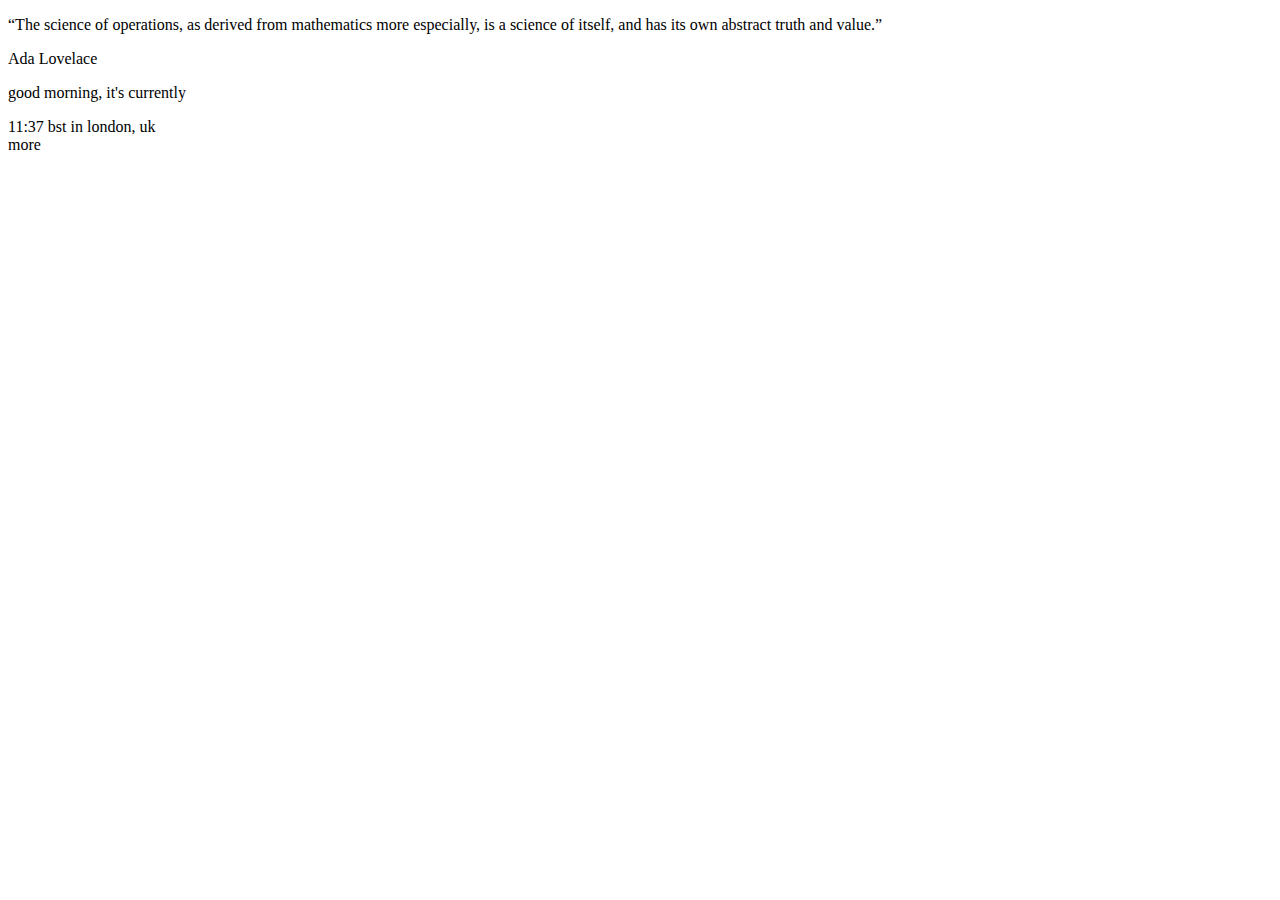
==== index.html @ 06e19644 "Added html file with base structure and empty stylesheet" ====
<!DOCTYPE html>
<html lang="en">
<head>
    <meta charset="UTF-8">
    <meta http-equiv="X-UA-Compatible" content="IE=edge">
    <meta name="viewport" content="width=device-width, initial-scale=1.0">
    <link rel="stylesheet" href="style.css">
    <title>Clock</title>
</head>
<body>
    <main>
        <div id="top">
            <p id="topdesc">“The science of operations, as derived from mathematics more especially, is a science of itself, and has its own abstract truth and value.”</p>
            <p id="author">Ada Lovelace</p>
        </div>
        <div id="bottom">
            <div id="left">
                <p class="timedesc">good morning, it's currently</p>
                <span class="time">11:37</span>
                <span class="timezone">bst</span>
                <span class="zone">in london, uk</span>
            </div>
            <div id="right">
                    <div id=button>
                        <span>more</span>
                        <div id="arrow">
                        </div>
                    </div>
            </div>
        </div>
    </main>
</body>
</html>
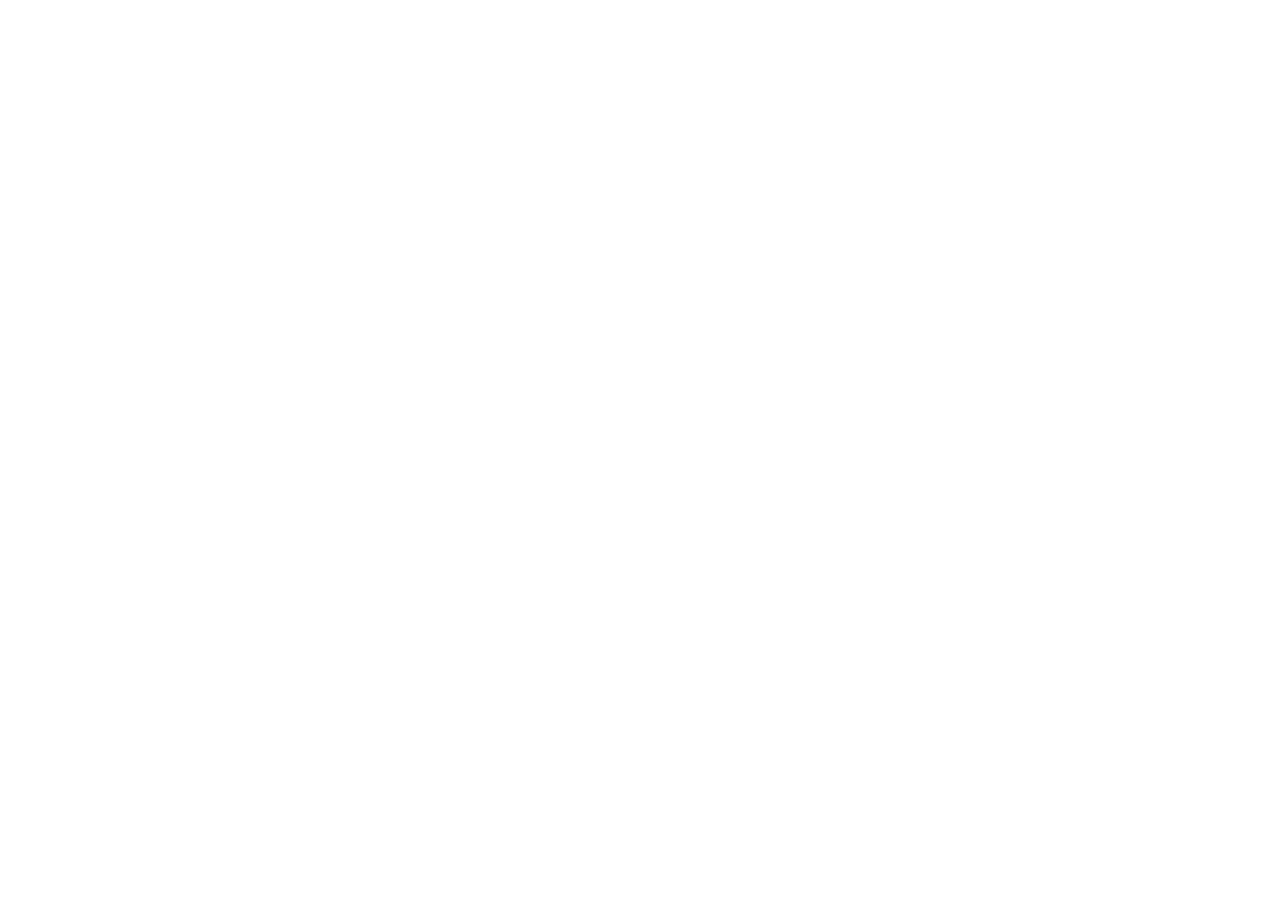
==== commit 68a47765: "html and css modified" ====
--- a/index.html
+++ b/index.html
@@ -5,9 +5,11 @@
     <meta http-equiv="X-UA-Compatible" content="IE=edge">
     <meta name="viewport" content="width=device-width, initial-scale=1.0">
     <link rel="stylesheet" href="style.css">
+    <script src="script.js" defer></script>
     <title>Clock</title>
 </head>
 <body>
+    <div class="background-image"></div>
     <main>
         <div id="top">
             <p id="topdesc">“The science of operations, as derived from mathematics more especially, is a science of itself, and has its own abstract truth and value.”</p>
@@ -16,9 +18,9 @@
         <div id="bottom">
             <div id="left">
                 <p class="timedesc">good morning, it's currently</p>
-                <span class="time">11:37</span>
-                <span class="timezone">bst</span>
-                <span class="zone">in london, uk</span>
+                <span id="time">11:37</span>
+                <span id="abbr">bst</span>
+                <span id="region">in london, uk</span>
             </div>
             <div id="right">
                     <div id=button>
--- a/style.css
+++ b/style.css
@@ -0,0 +1,71 @@
+
+@import url('https://fonts.googleapis.com/css2?family=Inter:wght@400;700&display=swap');
+
+body
+{
+    margin: 0;
+    display: flex;
+    align-content: center;
+    justify-content: center;
+    font-family: 'Inter', sans-serif;
+
+}
+
+.background-image
+{
+    overflow: hidden;
+    position: fixed;
+    left: 0;
+    right: 0;
+    bottom: 0;
+    top:0;
+    z-index: -1;
+    width: 100%;
+    height: 100%;
+    background: url("/js_2/consignes/starter-code/assets/desktop/bg-image-daytime.jpg") no-repeat;
+    background-size: cover;
+    filter: brightness(50%);
+}
+
+main
+{
+    margin-top: 56px;
+    margin-left:195px;
+    width: 1440px;
+
+}
+
+
+
+#top
+{
+    color:white;
+    padding-bottom: 14.5625rem;
+}
+
+#topdesc
+{
+    line-height: 1.75rem;
+    width: 540px;
+    font-size: 1.125rem;
+}
+#author
+{
+    font-weight: bold;
+}
+#bottom
+{
+    text-transform: uppercase;
+    color:white;
+}
+.timedesc
+{
+    font-size: 1.25rem;
+    letter-spacing: 4px;
+}
+#time
+{
+    font-size: 12.5rem;
+    font-weight: bold;
+    letter-spacing: -5px;
+}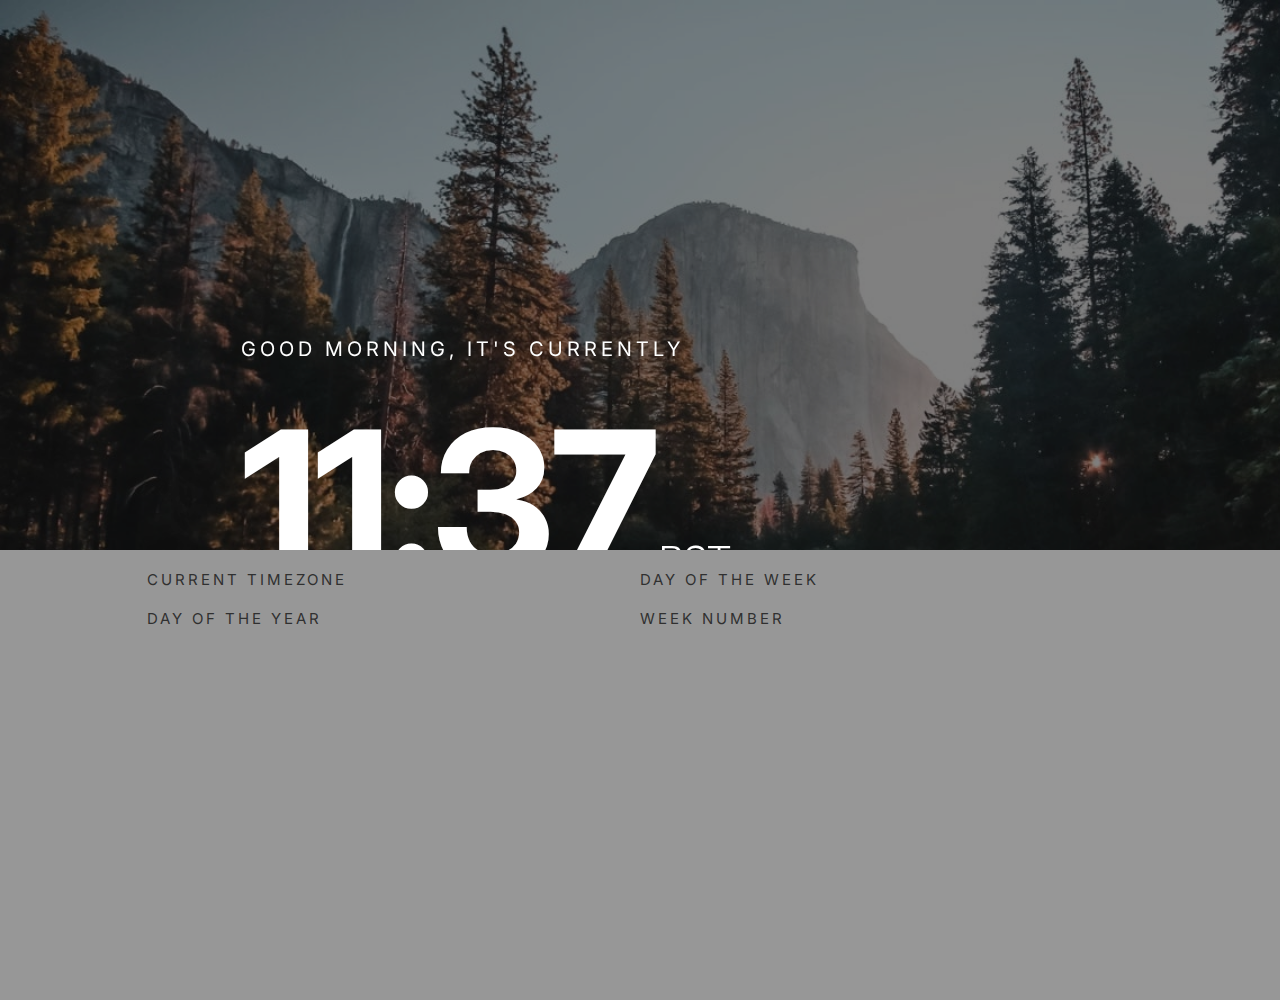
==== commit f7cd5f33: "Merge pull request #4 from JoAnisky/dev" ====
--- a/index.html
+++ b/index.html
@@ -12,8 +12,8 @@
     <div class="background-image"></div>
     <main>
         <div id="top">
-            <p id="topdesc">“The science of operations, as derived from mathematics more especially, is a science of itself, and has its own abstract truth and value.”</p>
-            <p id="author">Ada Lovelace</p>
+            <p id="topdesc"></p>
+            <p id="author"></p>
         </div>
         <div id="bottom">
             <div id="left">
@@ -23,11 +23,25 @@
                 <span id="region">in london, uk</span>
             </div>
             <div id="right">
-                    <div id=button>
+                    <div id="btn-more">
                         <span>more</span>
-                        <div id="arrow">
-                        </div>
+                        <svg width="40" height="40" xmlns="http://www.w3.org/2000/svg"><g fill="none" fill-rule="evenodd"><circle fill="#303030" cx="20" cy="20" r="20"/><path stroke="#FFF" stroke-width="2" d="M14 23l6-6 6 6"/></g></svg>
                     </div>
+            </div>
+
+        </div>
+        <div id="more">
+            <div class="zoneDay">
+                <h4>Current timezone</h4>
+                <p id="regionCity" class="data" ></p>
+                <h4>Day of the year</h4>
+                <p id="dayYear" class="data" ></p>
+            </div>
+            <div class="dayWeek">
+                <h4>day of the week</h4>
+                <p id="dayWeek" class="data" ></p>
+                <h4>week number</h4>
+                <p id="weekNumber" class="data" ></p>
             </div>
         </div>
     </main>
--- a/style.css
+++ b/style.css
@@ -1,5 +1,5 @@
 
-@import url('https://fonts.googleapis.com/css2?family=Inter:wght@400;700&display=swap');
+@import url('https://fonts.googleapis.com/css2?family=Inter:wght@300;400;700&display=swap');
 
 body
 {
@@ -22,29 +22,32 @@
     z-index: -1;
     width: 100%;
     height: 100%;
-    background: url("/js_2/consignes/starter-code/assets/desktop/bg-image-daytime.jpg") no-repeat;
+    background: url("consignes/starter-code/assets/desktop/bg-image-daytime.jpg") no-repeat;
     background-size: cover;
     filter: brightness(50%);
 }
 
 main
 {
-    margin-top: 56px;
-    margin-left:195px;
-    width: 1440px;
-
+    display: flex;
+    align-items: center;
+    justify-content: center;
+    flex-direction: column;
+    height:100vh;
+    width: 100%;
 }
 
-
-
-#top
-{
-    color:white;
-    padding-bottom: 14.5625rem;
+#top {
+    display: flex;
+    width: 77%;
+    justify-content: flex-start;
+    color: white;
+    flex-direction: column;
 }
 
 #topdesc
 {
+    position: relative;
     line-height: 1.75rem;
     width: 540px;
     font-size: 1.125rem;
@@ -55,6 +58,10 @@
 }
 #bottom
 {
+    grid-row: 2;
+    grid-column: 1;
+    display: grid;
+    grid-template-columns: auto max-content;
     text-transform: uppercase;
     color:white;
 }
@@ -68,4 +75,75 @@
     font-size: 12.5rem;
     font-weight: bold;
     letter-spacing: -5px;
+}
+#abbr
+{
+    font-size: 2.5rem;
+    font-weight: 300;
+}
+#region
+{
+    font-size: 1.5rem;
+    font-weight: bold;
+    display: block;
+}
+
+#right
+{
+    grid-column: 2;
+    color:black;
+    justify-self: end;
+    align-self: flex-end;
+}
+#btn-more
+{
+    display: flex;
+    align-items: center;
+    font-weight: bold;
+    margin-right: 10.3125rem;
+    border-radius: 28px;
+    background-color: white;
+
+}
+#btn-more span
+{
+    padding:15px 5px 15px 20px;
+    letter-spacing: 5px;
+    opacity: 50%;
+}
+#btn-more svg
+{
+    padding-right: 10px;
+    transform-origin: 20px;
+    transform: rotate(180deg);
+}
+/*Div more*/
+#more{
+    display:flex;
+    position:absolute;
+    bottom:0;
+    transform:translateY(100px);
+    background-color:#979797;
+    height:50vh;
+    width:100%
+}
+p.data{
+    font-weight: bold;
+    margin:0;
+    font-size:56px;
+}
+.zoneDay{
+    flex-basis: 50%;
+    box-sizing: border-box;
+    padding-left: 11.5%;
+}
+.dayWeek{
+    flex-basis:auto;
+}
+h4{
+    font-weight:normal;
+    font-size: 15px;
+    letter-spacing:3px;
+    text-transform:uppercase;
+    color:#303030;
 }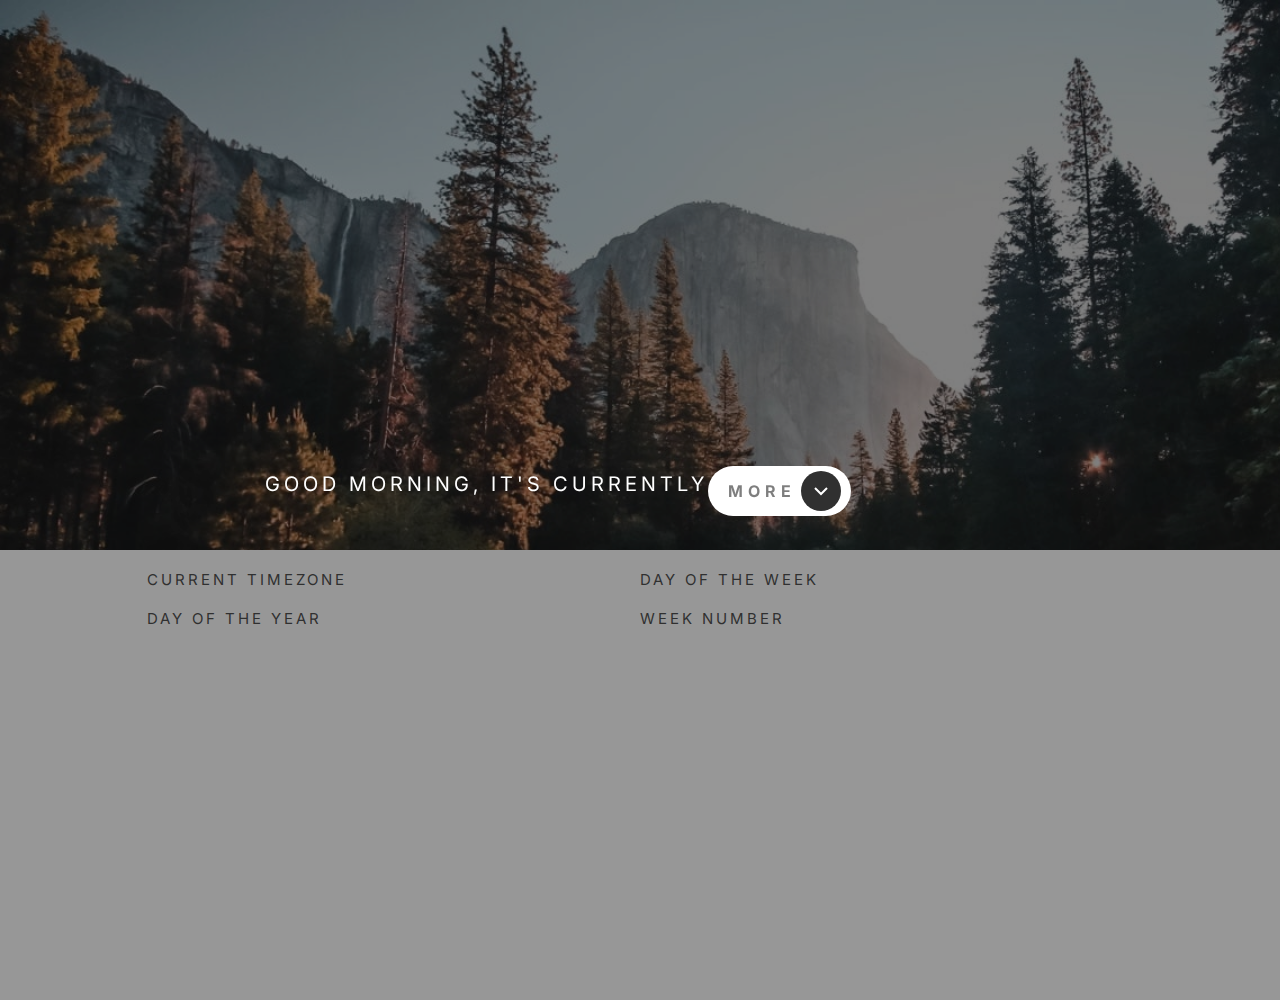
==== commit 355d4f38: "Suppression du contenu prérempli" ====
--- a/index.html
+++ b/index.html
@@ -18,15 +18,15 @@
         <div id="bottom">
             <div id="left">
                 <p class="timedesc">good morning, it's currently</p>
-                <span id="time">11:37</span>
-                <span id="abbr">bst</span>
-                <span id="region">in london, uk</span>
+                <span id="time"></span>
+                <span id="abbr"></span>
+                <span id="region"></span>
             </div>
             <div id="right">
-                    <div id="btn-more">
-                        <span>more</span>
-                        <svg width="40" height="40" xmlns="http://www.w3.org/2000/svg"><g fill="none" fill-rule="evenodd"><circle fill="#303030" cx="20" cy="20" r="20"/><path stroke="#FFF" stroke-width="2" d="M14 23l6-6 6 6"/></g></svg>
-                    </div>
+                <div id="btn-more">
+                    <span>more</span>
+                    <svg width="40" height="40" xmlns="http://www.w3.org/2000/svg"><g fill="none" fill-rule="evenodd"><circle fill="#303030" cx="20" cy="20" r="20"/><path stroke="#FFF" stroke-width="2" d="M14 23l6-6 6 6"/></g></svg>
+                </div>
             </div>
 
         </div>
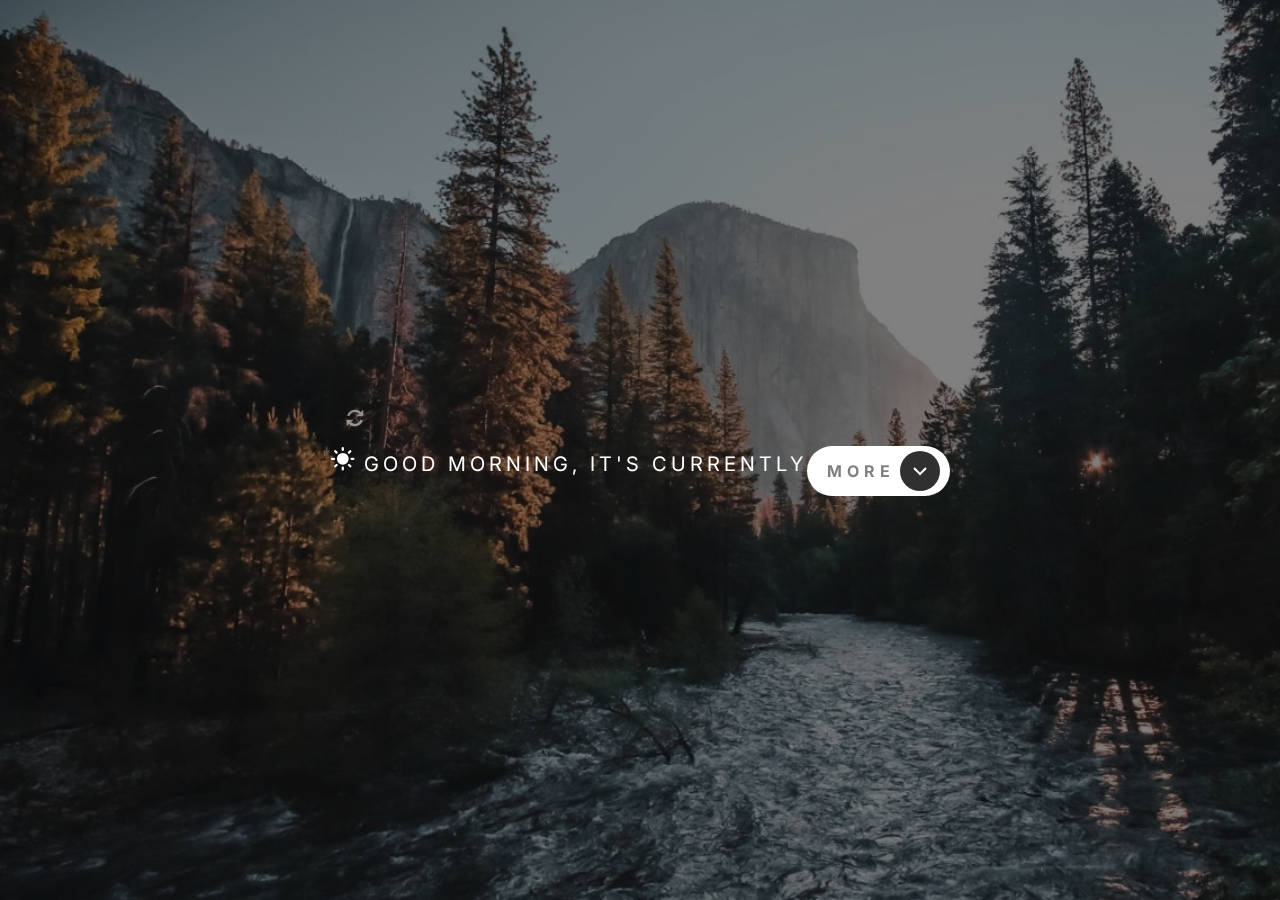
==== commit 3cbcc9a3: "Merge pull request #6 from JoAnisky/dev" ====
--- a/index.html
+++ b/index.html
@@ -12,12 +12,22 @@
     <div class="background-image"></div>
     <main>
         <div id="top">
-            <p id="topdesc"></p>
-            <p id="author"></p>
+            <div class="quote-author">
+                <p id="topdesc"></p>
+                <p id="author"></p>
+            </div>
+            
+            <svg id="refresh">
+                <path  d="M7.188 10.667a.208.208 0 0 1 .147.355l-2.344 2.206a5.826 5.826 0 0 0 9.578-2.488l2.387.746A8.322 8.322 0 0 1 3.17 14.94l-2.149 2.022a.208.208 0 0 1-.355-.148v-6.148h6.52zm7.617-7.63L16.978.958a.208.208 0 0 1 .355.146v6.23h-6.498a.208.208 0 0 1-.147-.356L13 4.765A5.825 5.825 0 0 0 3.43 7.26l-2.386-.746a8.32 8.32 0 0 1 13.76-3.477z" fill="#FFF" opacity=".5"/>
+              </svg>
         </div>
         <div id="bottom">
             <div id="left">
-                <p class="timedesc">good morning, it's currently</p>
+                <p class="timedesc">
+                <svg id="sun" width="24" height="24">
+                    <path  d="M11.78 19.417c.594 0 1.083.449 1.146 1.026l.006.125v1.842a1.152 1.152 0 0 1-2.296.125l-.007-.125v-1.842c0-.636.516-1.151 1.152-1.151zM6.382 17.18a1.15 1.15 0 0 1 .09 1.527l-.09.1L5.08 20.11a1.152 1.152 0 0 1-1.718-1.528l.09-.1 1.302-1.302a1.15 1.15 0 0 1 1.628 0zm12.427 0 1.303 1.303a1.15 1.15 0 1 1-1.628 1.627l-1.304-1.3a1.15 1.15 0 1 1 1.628-1.628zM11.781 5.879a5.908 5.908 0 0 1 5.901 5.902 5.908 5.908 0 0 1-5.901 5.902 5.908 5.908 0 0 1-5.902-5.902 5.908 5.908 0 0 1 5.902-5.902zm10.63 4.75a1.151 1.151 0 1 1 0 2.303h-1.843a1.151 1.151 0 1 1 0-2.303h1.842zm-19.418 0a1.151 1.151 0 0 1 .126 2.296l-.125.007H1.15a1.151 1.151 0 0 1-.125-2.296l.125-.007h1.842zm1.985-7.268.1.09 1.303 1.302a1.151 1.151 0 0 1-1.528 1.718l-.1-.09L3.45 5.08a1.15 1.15 0 0 1 1.528-1.72zm15.133.09a1.15 1.15 0 0 1 0 1.628L18.808 6.38a1.151 1.151 0 1 1-1.628-1.628l1.303-1.303a1.152 1.152 0 0 1 1.628 0zM11.781 0a1.15 1.15 0 0 1 1.151 1.151v1.843a1.152 1.152 0 0 1-2.303 0V1.15A1.152 1.152 0 0 1 11.781 0z" fill="#FFF"/>
+                  </svg>
+                good morning, it's currently</p>
                 <span id="time"></span>
                 <span id="abbr"></span>
                 <span id="region"></span>
--- a/style.css
+++ b/style.css
@@ -15,10 +15,6 @@
 {
     overflow: hidden;
     position: fixed;
-    left: 0;
-    right: 0;
-    bottom: 0;
-    top:0;
     z-index: -1;
     width: 100%;
     height: 100%;
@@ -34,36 +30,39 @@
     justify-content: center;
     flex-direction: column;
     height:100vh;
-    width: 100%;
 }
 
 #top {
     display: flex;
-    width: 77%;
-    justify-content: flex-start;
+    width:100%;
     color: white;
-    flex-direction: column;
 }
 
 #topdesc
-{
-    position: relative;
-    line-height: 1.75rem;
-    width: 540px;
+{   
+    margin:0;
     font-size: 1.125rem;
 }
 #author
 {
     font-weight: bold;
 }
+#refresh{
+    width:18px;
+    height:18px;
+    margin-top:5px;
+    margin-left: 15px;
+}
 #bottom
 {
-    grid-row: 2;
-    grid-column: 1;
     display: grid;
     grid-template-columns: auto max-content;
+    width:100%;
     text-transform: uppercase;
     color:white;
+}
+#sun{
+    display:inline;
 }
 .timedesc
 {
@@ -92,7 +91,6 @@
 {
     grid-column: 2;
     color:black;
-    justify-self: end;
     align-self: flex-end;
 }
 #btn-more
@@ -100,7 +98,6 @@
     display: flex;
     align-items: center;
     font-weight: bold;
-    margin-right: 10.3125rem;
     border-radius: 28px;
     background-color: white;
 
@@ -117,12 +114,15 @@
     transform-origin: 20px;
     transform: rotate(180deg);
 }
+#btn-more svg:hover
+{
+   cursor:pointer;
+}
 /*Div more*/
 #more{
-    display:flex;
+    display:none;
     position:absolute;
     bottom:0;
-    transform:translateY(100px);
     background-color:#979797;
     height:50vh;
     width:100%
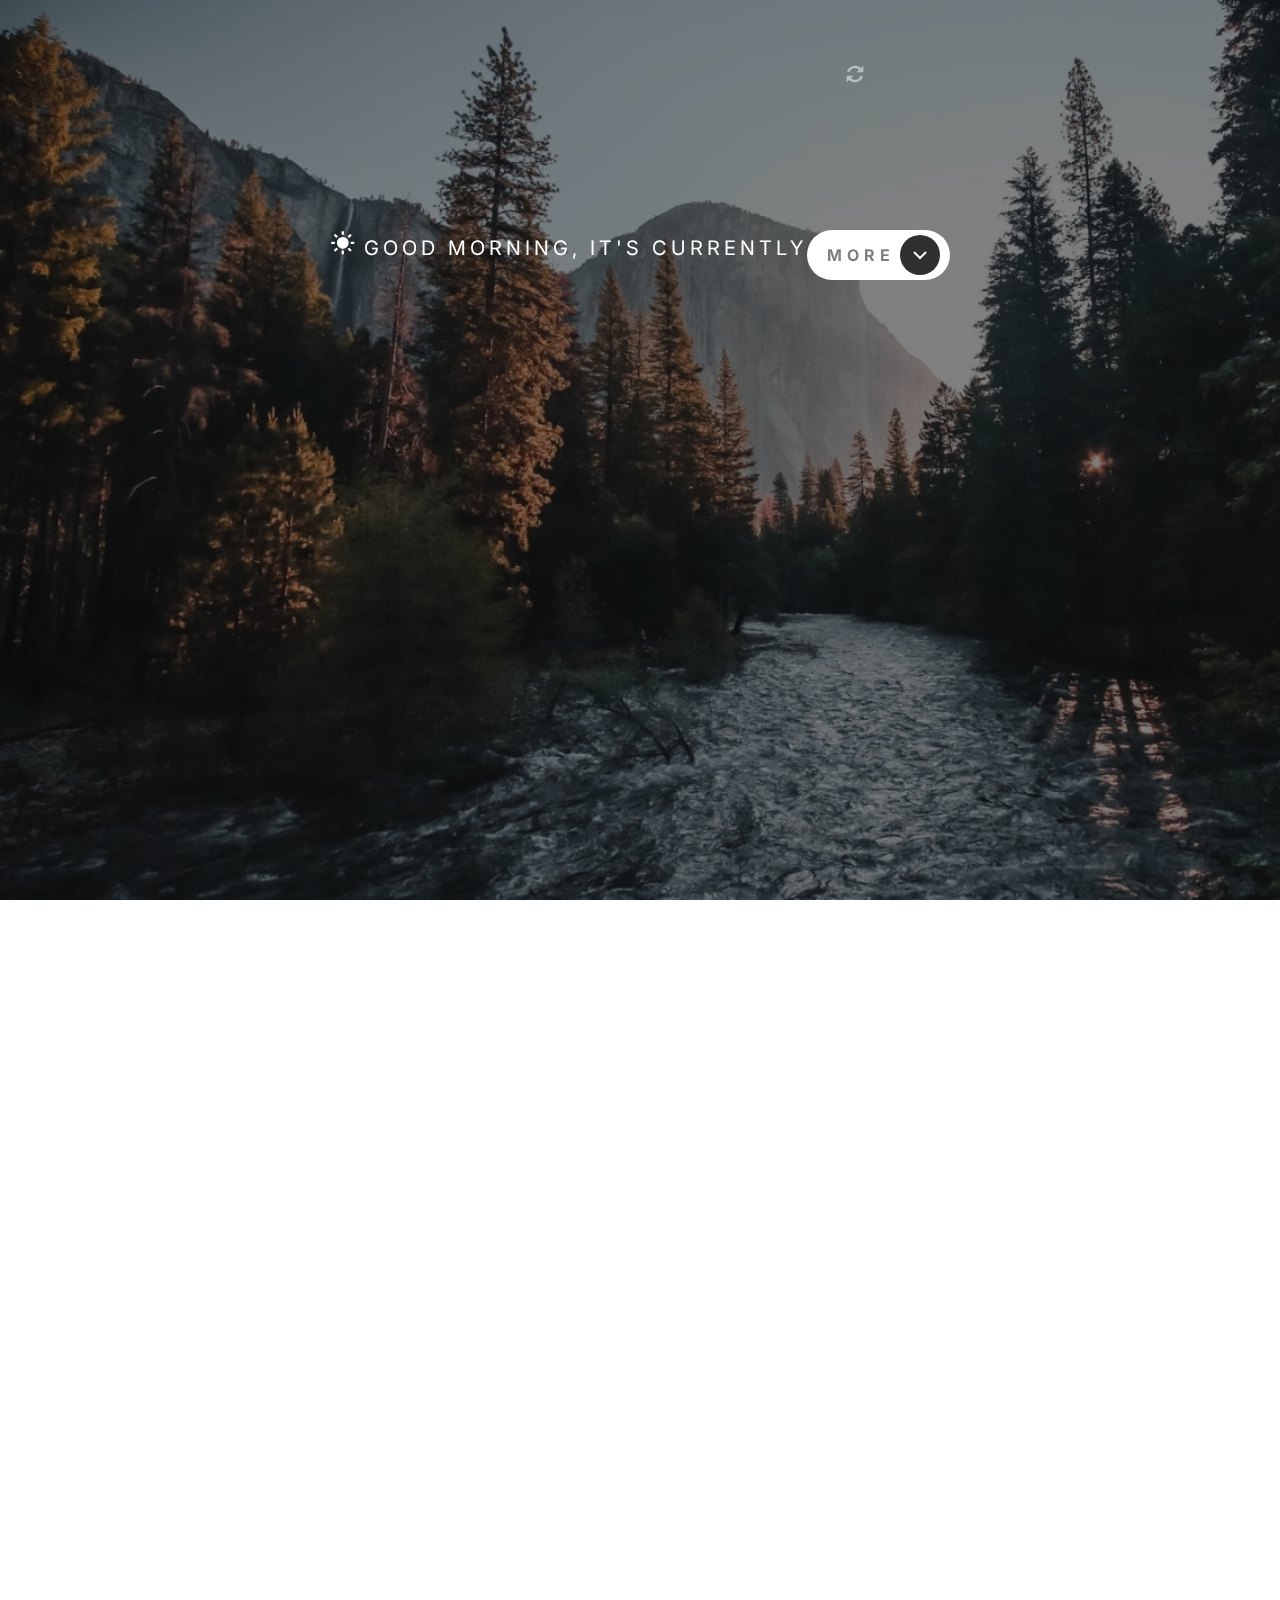
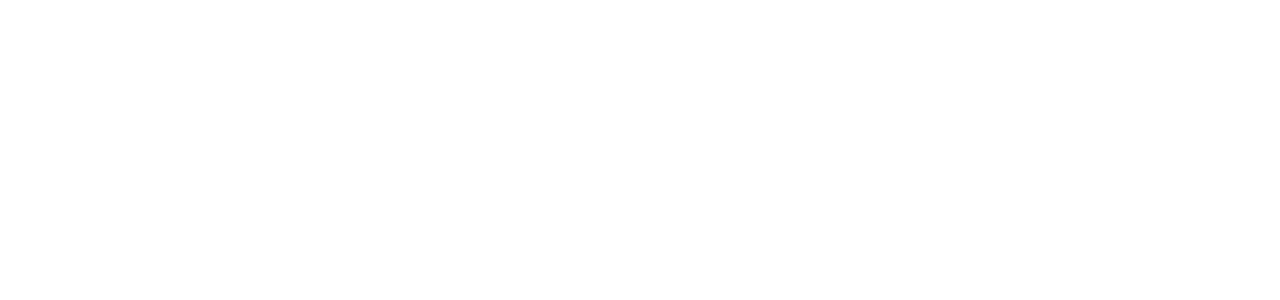
==== commit 70bec60c: "arrow rotation when clicked" ====
--- a/index.html
+++ b/index.html
@@ -10,7 +10,7 @@
 </head>
 <body>
     <div class="background-image"></div>
-    <main>
+    <main id="main">
         <div id="top">
             <div class="quote-author">
                 <p id="topdesc"></p>
@@ -35,7 +35,7 @@
             <div id="right">
                 <div id="btn-more">
                     <span>more</span>
-                    <svg width="40" height="40" xmlns="http://www.w3.org/2000/svg"><g fill="none" fill-rule="evenodd"><circle fill="#303030" cx="20" cy="20" r="20"/><path stroke="#FFF" stroke-width="2" d="M14 23l6-6 6 6"/></g></svg>
+                    <svg id="arrow" width="40" height="40" xmlns="http://www.w3.org/2000/svg"><g fill="" fill-rule="evenodd"><circle fill="" cx="20" cy="20" r="20"/><path stroke="#FFF" stroke-width="2" d="M14 23l6-6 6 6"/></g></svg>
                 </div>
             </div>
 
@@ -47,6 +47,7 @@
                 <h4>Day of the year</h4>
                 <p id="dayYear" class="data" ></p>
             </div>
+            <div id="line"></div>
             <div class="dayWeek">
                 <h4>day of the week</h4>
                 <p id="dayWeek" class="data" ></p>
--- a/style.css
+++ b/style.css
@@ -3,9 +3,9 @@
 
 body
 {
+    overflow-y: hidden;
     margin: 0;
     display: flex;
-    align-content: center;
     justify-content: center;
     font-family: 'Inter', sans-serif;
 
@@ -25,14 +25,16 @@
 
 main
 {
+    margin-top: 3.75rem;
+    transition: 500ms;
     display: flex;
     align-items: center;
     justify-content: center;
     flex-direction: column;
-    height:100vh;
 }
 
 #top {
+    transition: 500ms;
     display: flex;
     width:100%;
     color: white;
@@ -40,6 +42,9 @@
 
 #topdesc
 {   
+    line-height: 1.75rem;
+    width: 500px;
+    height: 15vh;
     margin:0;
     font-size: 1.125rem;
 }
@@ -52,6 +57,9 @@
     height:18px;
     margin-top:5px;
     margin-left: 15px;
+}
+#refresh:hover{
+    cursor:pointer;
 }
 #bottom
 {
@@ -95,6 +103,7 @@
 }
 #btn-more
 {
+    transition: 500ms;
     display: flex;
     align-items: center;
     font-weight: bold;
@@ -110,22 +119,40 @@
 }
 #btn-more svg
 {
+    transition: 1000ms;
+    fill:#303030;
     padding-right: 10px;
     transform-origin: 20px;
     transform: rotate(180deg);
 }
 #btn-more svg:hover
 {
-   cursor:pointer;
+    fill:#999999;
+    cursor:pointer;
 }
 /*Div more*/
 #more{
-    display:none;
+    align-items: center;
+    display: flex;
+    background: rgba(255, 255, 255, 0.75);
+    backdrop-filter: blur(40.7742px);
+    margin-bottom: -1000px;
+    transition: 500ms;
+    opacity: 0;
+    visibility: hidden;
     position:absolute;
     bottom:0;
-    background-color:#979797;
     height:50vh;
     width:100%
+}
+#line
+{
+    height: 60%;
+    width: 1px;
+    background-color: #303030;
+    opacity: 25%;
+    align-self: center;
+    margin-right: 5.875rem;
 }
 p.data{
     font-weight: bold;
